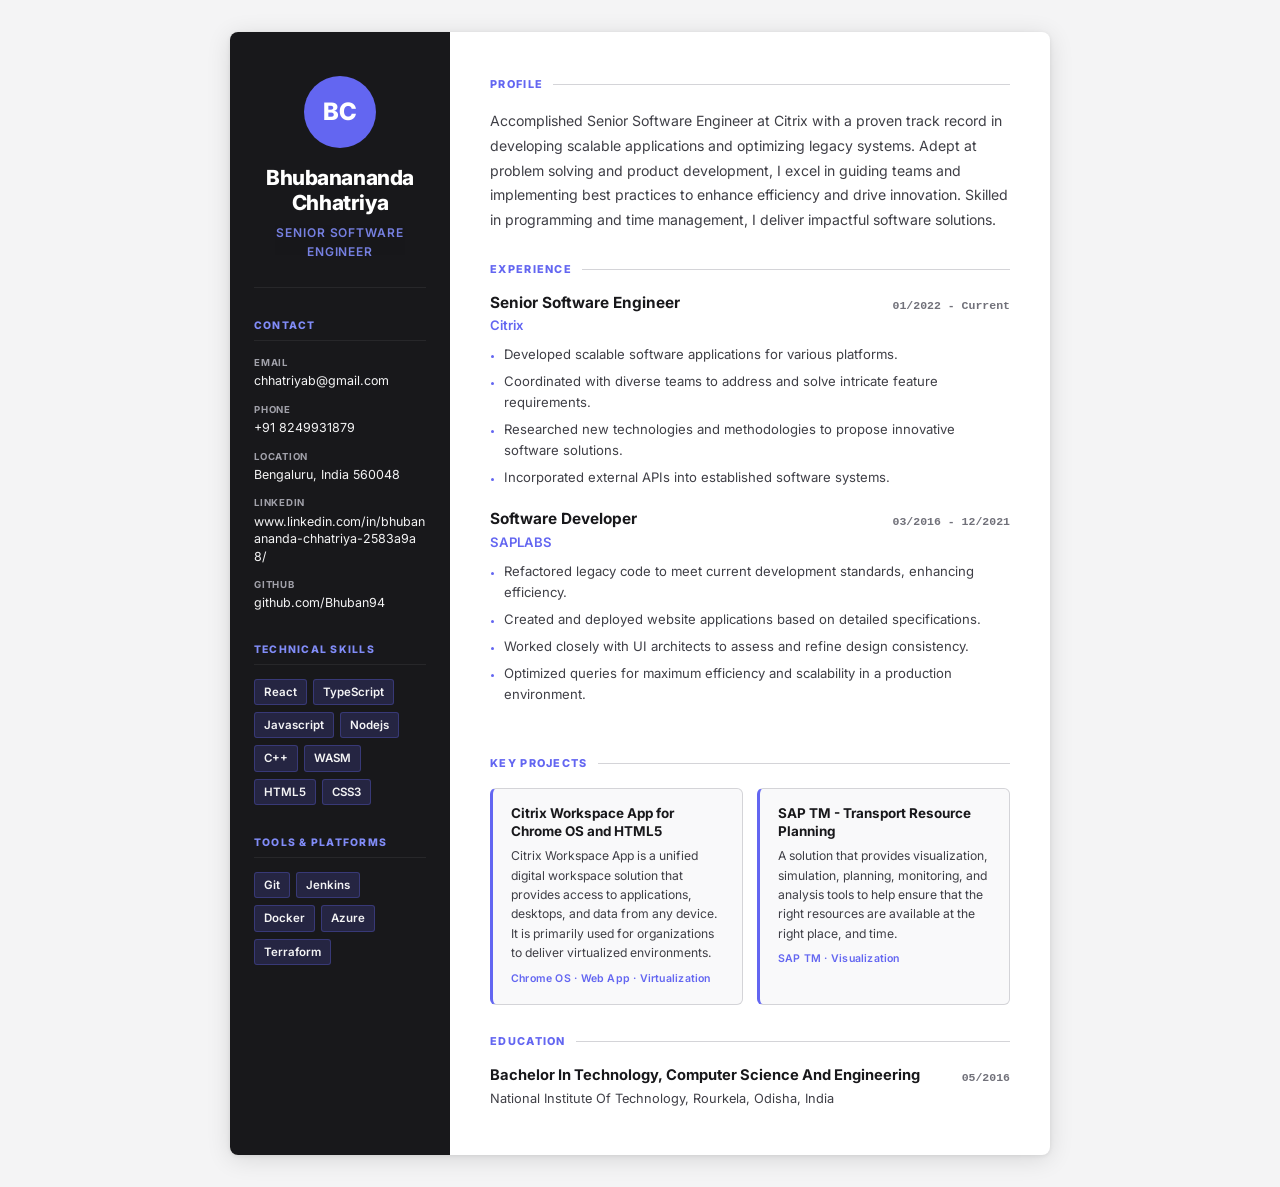
==== shortResume/index.html @ 9a194e5a "release1" ====
<!doctype html><html lang="en"><head><meta charset="UTF-8"/><meta name="viewport" content="width=device-width,initial-scale=1"/><meta name="description" content="Professional portfolio showcasing projects, experience, and skills"/><title>Portfolio</title><script defer="defer" src="../js/331.a39a8ff02f8d27bbd170.js"></script><script defer="defer" src="../js/main.25f52de7a8f8c2f87aa8.js"></script><link href="../css/main.8400d3b0b3e47e4e4328.css" rel="stylesheet"></head><body><div id="root"></div></body></html>
---- css/main.8400d3b0b3e47e4e4328.css ----
@import url(https://fonts.googleapis.com/css2?family=Inter:ital,wght@0,300;0,400;0,500;0,600;0,700;0,800;0,900;1,400&family=JetBrains+Mono:wght@400;500;600&display=swap);
@import url(https://fonts.googleapis.com/css2?family=Inter:wght@300;400;500;600;700;800&display=swap);
.soCQ1k4A {
  position: sticky;
  top: 0;
  z-index: 100;
  transition: background var(--ease-base), border-color var(--ease-base), box-shadow var(--ease-base);
  border-bottom: 1px solid transparent;
}

.OMd0cVBI {
  background: rgba(9, 9, 11, 0.85);
  backdrop-filter: blur(16px);
  -webkit-backdrop-filter: blur(16px);
  border-bottom-color: var(--bg-elevated);
  box-shadow: 0 1px 24px rgba(0, 0, 0, 0.5);
}

.Yck4jDbu {
  display: flex;
  align-items: center;
  gap: var(--space-8);
  height: var(--header-height);
  max-width: var(--max-width);
  margin: 0 auto;
  padding: 0 var(--space-6);
}

/* ── Logo ── */
.r1pmIGwX {
  display: flex;
  align-items: center;
  gap: var(--space-2);
  text-decoration: none;
  flex-shrink: 0;
  transition: opacity var(--ease-fast);
}

.r1pmIGwX:hover {
  opacity: 0.8;
}

.H6YdFY9y {
  display: flex;
  align-items: center;
  justify-content: center;
  width: 36px;
  height: 36px;
  background: var(--accent);
  color: var(--bg-base);
  font-size: 0.8rem;
  font-weight: 800;
  border-radius: var(--radius-md);
  letter-spacing: -0.02em;
  flex-shrink: 0;
}

.I9jusKQs {
  font-size: var(--text-base);
  font-weight: 700;
  color: var(--text-primary);
  letter-spacing: -0.01em;
}

/* ── Desktop nav ── */
.yL3AxWk7 {
  margin-left: auto;
}

.BnSQzUet {
  display: flex;
  align-items: center;
  gap: var(--space-1);
  list-style: none;
}

.QROOJtyK {
  position: relative;
  display: block;
  padding: var(--space-2) var(--space-3);
  font-size: var(--text-sm);
  font-weight: 500;
  color: var(--text-secondary);
  border-radius: var(--radius-md);
  transition: color var(--ease-fast), background var(--ease-fast);
  text-decoration: none;
}

.QROOJtyK:hover {
  color: var(--text-primary);
  background: rgba(255, 255, 255, 0.04);
}

.QROOJtyK.aAn92Tia {
  color: var(--accent-bright);
}

.QROOJtyK.aAn92Tia::after {
  content: '';
  position: absolute;
  bottom: -2px;
  left: var(--space-3);
  right: var(--space-3);
  height: 2px;
  background: var(--accent);
  border-radius: var(--radius-full);
}

/* ── Right actions ── */
.vXkPXswb {
  display: flex;
  align-items: center;
  gap: var(--space-3);
}

.R1zETvuG {
  display: flex;
  align-items: center;
  justify-content: center;
  width: 40px;
  height: 40px;
  border-radius: var(--radius-md);
  color: var(--text-secondary);
  transition: color var(--ease-fast), background var(--ease-fast);
  text-decoration: none;
}

.R1zETvuG:hover {
  color: var(--text-primary);
  background: var(--bg-elevated);
}

/* ── Mobile menu button ── */
.vYCovsk5 {
  display: none;
  flex-direction: column;
  align-items: center;
  justify-content: center;
  gap: 5px;
  width: 44px;
  height: 44px;
  border-radius: var(--radius-md);
  border: 1px solid var(--bg-elevated);
  background: var(--bg-surface);
  cursor: pointer;
  transition: border-color var(--ease-fast);
}

.vYCovsk5:hover {
  border-color: var(--accent);
}

.vYCovsk5 span {
  display: block;
  width: 18px;
  height: 1.5px;
  background: var(--text-primary);
  border-radius: var(--radius-full);
  transition: transform var(--ease-base), opacity var(--ease-base);
  transform-origin: center;
}

.qMI8nob9 span:nth-child(1) {
  transform: translateY(6.5px) rotate(45deg);
}

.qMI8nob9 span:nth-child(2) {
  opacity: 0;
  transform: scaleX(0);
}

.qMI8nob9 span:nth-child(3) {
  transform: translateY(-6.5px) rotate(-45deg);
}

/* ── Mobile menu overlay ── */
.KMwf4cBL {
  display: none;
  position: fixed;
  inset: 0;
  background: rgba(0, 0, 0, 0.6);
  backdrop-filter: blur(4px);
  z-index: 98;
  opacity: 0;
  transition: opacity var(--ease-base);
}

.C6mewAbz {
  display: block;
  opacity: 1;
}

/* ── Mobile menu panel ── */
.ZGM081hI {
  display: none;
  position: fixed;
  top: 0;
  right: 0;
  bottom: 0;
  width: min(360px, 85vw);
  background: var(--bg-surface);
  border-left: 1px solid var(--bg-elevated);
  z-index: 99;
  padding: var(--space-24) var(--space-8) var(--space-8);
  transform: translateX(100%);
  transition: transform var(--ease-slow);
  overflow-y: auto;
}

.rXCAO5PL {
  display: block;
  transform: translateX(0);
}

.BGtFK9Fj {
  list-style: none;
  display: flex;
  flex-direction: column;
  gap: var(--space-2);
}

.AZ6DgVcJ {
  opacity: 0;
  transform: translateX(20px);
  transition: opacity var(--ease-base), transform var(--ease-base);
}

.rXCAO5PL .AZ6DgVcJ {
  opacity: 1;
  transform: translateX(0);
}

.YRG5dtf8 {
  display: flex;
  align-items: center;
  gap: var(--space-4);
  padding: var(--space-4) var(--space-3);
  border-radius: var(--radius-lg);
  font-size: var(--text-xl);
  font-weight: 700;
  color: var(--text-secondary);
  text-decoration: none;
  transition: all var(--ease-fast);
  min-height: 56px;
}

.YRG5dtf8:hover,
.YRG5dtf8.aAn92Tia {
  color: var(--text-primary);
  background: var(--bg-elevated);
}

.YRG5dtf8.aAn92Tia {
  color: var(--accent-bright);
}

.ncVwVH1l {
  font-size: var(--text-xs);
  font-weight: 700;
  color: var(--accent);
  font-family: var(--font-mono);
  letter-spacing: 0.05em;
  min-width: 24px;
}

/* ── Responsive ── */
@media (max-width: 768px) {
  .yL3AxWk7 {
    display: none;
  }

  .R1zETvuG {
    display: none;
  }

  .vYCovsk5 {
    display: flex;
  }

  .Yck4jDbu {
    padding: 0 var(--space-4);
  }
}
.q6XbB1Dm {
  background: var(--bg-surface);
  border-top: 1px solid var(--bg-elevated);
  margin-top: auto;
}

.nvvF9qYa {
  max-width: var(--max-width);
  margin: 0 auto;
  padding: var(--space-12) var(--space-6);
  display: grid;
  gap: var(--space-8);
}

.J6WHbiqa {
  display: flex;
  align-items: center;
  gap: var(--space-4);
}

.XjH3MPJC {
  display: flex;
  align-items: center;
  justify-content: center;
  width: 40px;
  height: 40px;
  background: var(--accent-dim);
  color: var(--text-primary);
  font-size: 0.85rem;
  font-weight: 800;
  border-radius: var(--radius-md);
  flex-shrink: 0;
}

.Ncu8lU56 {
  font-size: var(--text-sm);
  color: var(--text-muted);
  font-style: italic;
}

.bD0HafWX {
  display: flex;
  flex-wrap: wrap;
  gap: var(--space-4);
}

.IFg33mGu {
  display: inline-flex;
  align-items: center;
  gap: var(--space-2);
  padding: var(--space-2) var(--space-4);
  background: var(--bg-elevated);
  border: 1px solid var(--bg-overlay);
  border-radius: var(--radius-md);
  color: var(--text-secondary);
  font-size: var(--text-sm);
  font-weight: 500;
  text-decoration: none;
  transition: all var(--ease-fast);
  min-height: 44px;
}

.IFg33mGu:hover {
  color: var(--text-primary);
  border-color: var(--accent);
  background: rgba(129, 140, 248, 0.08);
}

.I3nmSjqy {
  padding-top: var(--space-6);
  border-top: 1px solid var(--bg-elevated);
}

.d2dO_xmM {
  font-size: var(--text-xs);
  color: var(--text-muted);
}

@media (min-width: 768px) {
  .nvvF9qYa {
    grid-template-columns: 1fr auto;
    grid-template-rows: auto auto;
    align-items: center;
  }

  .I3nmSjqy {
    grid-column: 1 / -1;
  }
}
.VTDVaqtN {
  display: flex;
  flex-direction: column;
  border-radius: var(--radius-xl);
  background: var(--bg-surface);
  border: 1px solid var(--bg-elevated);
  overflow: hidden;
  height: 100%;
  transition: border-color var(--ease-base), box-shadow var(--ease-base), transform var(--ease-base);
}

.VTDVaqtN:hover {
  border-color: rgba(129, 140, 248, 0.4);
  box-shadow: 0 0 0 1px rgba(129, 140, 248, 0.15), var(--shadow-lg);
  transform: translateY(-4px);
}

/* ── Thumbnail ── */
.F3OiZ_pT {
  position: relative;
  width: 100%;
  aspect-ratio: 16 / 9;
  display: flex;
  align-items: center;
  justify-content: center;
  overflow: hidden;
  flex-shrink: 0;
}

.nfvXUHqF {
  width: 100%;
  height: 100%;
  object-fit: cover;
  transition: transform var(--ease-slow);
}

.VTDVaqtN:hover .nfvXUHqF {
  transform: scale(1.04);
}

.YYmeqp_X {
  font-size: 3rem;
  font-weight: 800;
  color: rgba(255, 255, 255, 0.9);
  letter-spacing: -0.04em;
  text-shadow: 0 2px 8px rgba(0, 0, 0, 0.2);
  user-select: none;
}

.LWNGV8tl {
  position: absolute;
  top: var(--space-3);
  right: var(--space-3);
  padding: 3px 8px;
  background: rgba(0, 0, 0, 0.55);
  backdrop-filter: blur(8px);
  -webkit-backdrop-filter: blur(8px);
  border-radius: var(--radius-full);
  font-size: 0.65rem;
  font-weight: 600;
  color: rgba(255, 255, 255, 0.9);
  letter-spacing: 0.02em;
  font-family: var(--font-mono);
}

/* ── Body ── */
._xaHyZXY {
  padding: var(--space-5);
  flex: 1;
  display: flex;
  flex-direction: column;
  gap: var(--space-3);
}

.hw3Py4xI {
  font-size: var(--text-base);
  font-weight: 700;
  color: var(--text-primary);
  line-height: 1.35;
  letter-spacing: -0.01em;
}

.LdNnG8te {
  font-size: var(--text-sm);
  color: var(--text-secondary);
  line-height: 1.65;
  flex: 1;
  max-height: 4.95em;
  /* 3 lines × 1.65 line-height */
  overflow: hidden;
  transition: max-height 0.35s ease;
}

.VTDVaqtN:hover .LdNnG8te {
  max-height: 20em;
  /* generous cap — accommodates any description */
}

.S89LGXaC {
  display: flex;
  flex-wrap: wrap;
  gap: var(--space-2);
  margin-top: auto;
  padding-top: var(--space-2);
}

.TUQE6Tqk {
  padding: 2px 8px;
  background: var(--bg-elevated);
  border: 1px solid var(--bg-overlay);
  border-radius: var(--radius-sm);
  font-size: 0.7rem;
  font-weight: 500;
  color: var(--text-secondary);
  font-family: var(--font-mono);
  letter-spacing: 0.01em;
}

/* ── Links ── */
.cR1PSGRd {
  display: flex;
  gap: var(--space-2);
  padding-top: var(--space-3);
  border-top: 1px solid var(--bg-elevated);
  margin-top: var(--space-2);
}

.He2unegG {
  display: inline-flex;
  align-items: center;
  gap: var(--space-1);
  padding: var(--space-2) var(--space-3);
  background: var(--bg-elevated);
  border: 1px solid var(--bg-overlay);
  border-radius: var(--radius-md);
  font-size: var(--text-xs);
  font-weight: 600;
  color: var(--text-secondary);
  text-decoration: none;
  transition: all var(--ease-fast);
  min-height: 36px;
  letter-spacing: 0.02em;
  text-transform: uppercase;
}

.He2unegG:hover {
  color: var(--text-primary);
  border-color: var(--accent);
  background: rgba(129, 140, 248, 0.08);
}
.v088Fsdg {
  padding: var(--space-24) 0;
  background: var(--bg-base);
}

.KwbEr7wj {
  max-width: var(--max-width);
  margin: 0 auto;
  padding: 0 var(--space-6);
}

.olO4r8yb {
  margin-bottom: var(--space-12);
}

/* ── Filters ── */
.Lzuzn7pq {
  display: flex;
  flex-wrap: wrap;
  gap: var(--space-2);
  margin-bottom: var(--space-10);
}

.INrTqe0b {
  padding: var(--space-2) var(--space-4);
  border-radius: var(--radius-full);
  border: 1px solid var(--bg-elevated);
  background: transparent;
  color: var(--text-secondary);
  font-size: var(--text-sm);
  font-weight: 500;
  cursor: pointer;
  transition: all var(--ease-fast);
  min-height: 36px;
}

.INrTqe0b:hover {
  border-color: var(--accent);
  color: var(--accent-bright);
}

.USgRCFvA {
  background: var(--accent-dim);
  border-color: var(--accent);
  color: var(--text-primary);
}

.USgRCFvA:hover {
  background: var(--accent);
  color: var(--bg-base);
}

/* ── Grid ── */
.QlcSLsTW {
  display: grid;
  gap: var(--space-6);
  list-style: none;
  grid-template-columns: 1fr;
}

@media (min-width: 600px) {
  .QlcSLsTW {
    grid-template-columns: repeat(2, 1fr);
  }

  .KwbEr7wj {
    padding: 0 var(--space-4);
  }
}

@media (min-width: 1024px) {
  .QlcSLsTW {
    grid-template-columns: repeat(3, 1fr);
  }

  .KwbEr7wj {
    padding: 0 var(--space-6);
  }
}

@media (max-width: 768px) {
  .v088Fsdg {
    padding: var(--space-16) 0;
  }

  .olO4r8yb {
    margin-bottom: var(--space-8);
  }
}

@media (max-width: 480px) {
  .v088Fsdg {
    padding: var(--space-12) 0;
  }

  .KwbEr7wj {
    padding: 0 var(--space-3);
  }
}
.yMeKHafb {
  padding: var(--space-24) 0;
  background: var(--bg-surface);
  position: relative;
}

.yMeKHafb::before {
  content: '';
  position: absolute;
  inset: 0;
  background: radial-gradient(ellipse 60% 50% at 80% 50%, rgba(99, 102, 241, 0.06), transparent 60%);
  pointer-events: none;
}

.yIa5nhgC {
  max-width: var(--max-width);
  margin: 0 auto;
  padding: 0 var(--space-6);
  position: relative;
  z-index: 1;
}

.NgNt2umc {
  margin-bottom: var(--space-12);
}

/* ── Main grid ── */
.s9bYwFGX {
  display: grid;
  gap: var(--space-8);
  grid-template-columns: 1fr;
}

@media (min-width: 768px) {
  .s9bYwFGX {
    grid-template-columns: 1fr 1fr;
  }

  /* Timeline spans full width */
  .ghnHO07r {
    grid-column: 1 / -1;
  }

  .FnZrkcdX {
    grid-column: 1 / -1;
  }
}

@media (min-width: 1024px) {
  .s9bYwFGX {
    grid-template-columns: 1fr 1fr;
    row-gap: var(--space-12);
  }
}

/* ── Bio ── */
.dleNKQrX {
  display: flex;
  flex-direction: column;
  gap: var(--space-8);
}

.T0yRK0yF {
  font-size: var(--text-lg);
  color: var(--text-secondary);
  line-height: 1.75;
}

.osOFUEwh {
  display: flex;
  gap: var(--space-8);
  flex-wrap: wrap;
}

.uZXd_4GQ {
  display: flex;
  flex-direction: column;
  gap: var(--space-1);
}

.tucTYCaI {
  font-size: var(--text-3xl);
  font-weight: 800;
  color: var(--text-primary);
  letter-spacing: -0.04em;
  line-height: 1;
  background: linear-gradient(135deg, var(--accent-bright), var(--accent));
  -webkit-background-clip: text;
  -webkit-text-fill-color: transparent;
  background-clip: text;
}

.DfrkosM0 {
  font-size: var(--text-xs);
  color: var(--text-muted);
  font-weight: 500;
  text-transform: uppercase;
  letter-spacing: 0.06em;
}

/* ── Skills ── */
.RpSzOhuA {
  display: flex;
  flex-direction: column;
  gap: var(--space-6);
}


.qHwSwrqA {
  font-size: var(--text-xs);
  font-weight: 700;
  color: var(--accent);
  text-transform: uppercase;
  letter-spacing: 0.1em;
  margin-bottom: var(--space-3);
}

.lxXsKKkX {
  display: flex;
  flex-wrap: wrap;
  gap: var(--space-2);
  list-style: none;
}

.RfaTYQIP {
  display: flex;
  align-items: center;
  gap: var(--space-2);
  padding: var(--space-2) var(--space-3);
  background: var(--bg-elevated);
  border: 1px solid var(--bg-overlay);
  border-radius: var(--radius-md);
  font-size: var(--text-sm);
  font-weight: 500;
  color: var(--text-secondary);
  transition: all var(--ease-fast);
}

.RfaTYQIP:hover {
  color: var(--text-primary);
  border-color: rgba(129, 140, 248, 0.4);
  background: rgba(129, 140, 248, 0.06);
}

.E2NuJSo6 {
  font-size: 0.9em;
  line-height: 1;
}

/* ── Timeline ── */
.ghnHO07r {
  padding: var(--space-8);
  background: var(--bg-elevated);
  border: 1px solid var(--bg-overlay);
  border-radius: var(--radius-2xl);
}

.LYH0wt8T {
  font-size: var(--text-lg);
  font-weight: 700;
  color: var(--text-primary);
  margin-bottom: var(--space-8);
  letter-spacing: -0.02em;
}

.U_Dcqr6Y {
  display: flex;
  flex-direction: column;
  gap: var(--space-8);
  position: relative;
  padding-left: var(--space-6);
  list-style: none;
}

.U_Dcqr6Y::before {
  content: '';
  position: absolute;
  left: 7px;
  top: 8px;
  bottom: 8px;
  width: 1px;
  background: linear-gradient(to bottom, var(--accent), transparent);
}

.iKTs3LQ3 {
  position: relative;
}

.Jyl9Cb_u {
  position: absolute;
  left: calc(-1 * var(--space-6) + 3px);
  top: 6px;
  width: 10px;
  height: 10px;
  border-radius: 50%;
  background: var(--bg-surface);
  border: 2px solid var(--accent);
  box-shadow: 0 0 0 3px rgba(99, 102, 241, 0.15);
}

.DqgebSed {
  font-size: var(--text-xs);
  font-weight: 700;
  color: var(--accent);
  letter-spacing: 0.05em;
  font-family: var(--font-mono);
  margin-bottom: var(--space-1);
}

.SKv4wKq7 {
  font-size: var(--text-base);
  font-weight: 700;
  color: var(--text-primary);
  margin-bottom: 2px;
}

.H2l_crIW {
  font-size: var(--text-sm);
  color: var(--text-secondary);
  margin-bottom: var(--space-3);
}

.SbNbDPlc {
  padding-left: var(--space-4);
  display: flex;
  flex-direction: column;
  gap: var(--space-1);
}

.SbNbDPlc li {
  font-size: var(--text-sm);
  color: var(--text-secondary);
  line-height: 1.55;
  position: relative;
}

.SbNbDPlc li::before {
  content: '–';
  position: absolute;
  left: -1rem;
  color: var(--text-muted);
}

/* ── Education ── */
.FnZrkcdX {
  padding: var(--space-6) var(--space-8);
  background: var(--bg-elevated);
  border: 1px solid var(--bg-overlay);
  border-radius: var(--radius-xl);
  border-left: 3px solid var(--accent);
}

.cPypNpOH {
  font-size: var(--text-xs);
  font-weight: 700;
  color: var(--accent);
  text-transform: uppercase;
  letter-spacing: 0.1em;
  margin-bottom: var(--space-4);
}


.Y1xDWQDt {
  font-size: var(--text-base);
  font-weight: 700;
  color: var(--text-primary);
  line-height: 1.35;
  margin-bottom: var(--space-1);
}

.PXYk0XY5 {
  font-size: var(--text-sm);
  color: var(--text-secondary);
  margin-bottom: var(--space-2);
}

.HZY6fNaG {
  font-size: var(--text-xs);
  font-weight: 600;
  color: var(--accent);
  font-family: var(--font-mono);
  letter-spacing: 0.05em;
}

/* ── Responsive ── */
@media (max-width: 768px) {
  .yMeKHafb {
    padding: var(--space-16) 0;
  }

  .yIa5nhgC {
    padding: 0 var(--space-4);
  }

  .NgNt2umc {
    margin-bottom: var(--space-8);
  }

  .osOFUEwh {
    gap: var(--space-6);
  }

  .ghnHO07r,
  .FnZrkcdX {
    padding: var(--space-5);
  }
}

@media (max-width: 480px) {
  .yMeKHafb {
    padding: var(--space-12) 0;
  }

  .yIa5nhgC {
    padding: 0 var(--space-3);
  }

  .T0yRK0yF {
    font-size: var(--text-base);
  }
}
/* ═══════════════════════════════════════════════
   DESIGN TOKENS
═══════════════════════════════════════════════ */
:root {
  /* Backgrounds */
  --bg-base: #09090B;
  /* zinc-950 */
  --bg-surface: #18181B;
  /* zinc-900 */
  --bg-elevated: #27272A;
  /* zinc-800 */
  --bg-overlay: #3F3F46;
  /* zinc-700 */

  /* Text — all WCAG AA on --bg-base */
  --text-primary: #FAFAFA;
  /* 18.1:1 ✅ AAA */
  --text-secondary: #A1A1AA;
  /* 7.1:1  ✅ AA  */
  --text-muted: #71717A;
  /* decorative only */

  /* Accent — Indigo */
  --accent: #818CF8;
  /* indigo-400 — 7.8:1 on base ✅ */
  --accent-bright: #A5B4FC;
  /* indigo-300 — 10.4:1 ✅ */
  --accent-dim: #4F46E5;
  /* indigo-600 — bg use */
  --accent-glow: rgba(99, 102, 241, 0.15);

  /* Borders */
  --border: #27272A;
  /* zinc-800 */
  --border-focus: #818CF8;
  /* indigo-400 */

  /* Status */
  --success: #4ADE80;
  --warning: #FACC15;
  --error: #F87171;

  /* Typography */
  --font-sans: 'Inter', -apple-system, BlinkMacSystemFont, 'Segoe UI', sans-serif;
  --font-mono: 'JetBrains Mono', 'Fira Code', 'Cascadia Code', monospace;

  /* Fluid type scale */
  --text-xs: clamp(0.7rem, 1.4vw, 0.75rem);
  --text-sm: clamp(0.8rem, 1.6vw, 0.875rem);
  --text-base: clamp(0.9rem, 1.8vw, 1rem);
  --text-lg: clamp(1rem, 2vw, 1.125rem);
  --text-xl: clamp(1.1rem, 2.4vw, 1.25rem);
  --text-2xl: clamp(1.25rem, 2.8vw, 1.5rem);
  --text-3xl: clamp(1.5rem, 3.5vw, 2rem);
  --text-4xl: clamp(2rem, 5vw, 3rem);
  --text-5xl: clamp(2.5rem, 6vw, 3.75rem);
  --text-6xl: clamp(3rem, 8vw, 5rem);

  /* Spacing */
  --space-1: 0.25rem;
  --space-2: 0.5rem;
  --space-3: 0.75rem;
  --space-4: 1rem;
  --space-5: 1.25rem;
  --space-6: 1.5rem;
  --space-8: 2rem;
  --space-10: 2.5rem;
  --space-12: 3rem;
  --space-16: 4rem;
  --space-20: 5rem;
  --space-24: 6rem;
  --space-32: 8rem;

  /* Radius */
  --radius-sm: 4px;
  --radius-md: 8px;
  --radius-lg: 12px;
  --radius-xl: 16px;
  --radius-2xl: 24px;
  --radius-full: 9999px;

  /* Shadows */
  --shadow-sm: 0 1px 3px 0 rgba(0, 0, 0, 0.4);
  --shadow-md: 0 4px 12px 0 rgba(0, 0, 0, 0.5);
  --shadow-lg: 0 10px 30px 0 rgba(0, 0, 0, 0.6);
  --shadow-xl: 0 20px 50px 0 rgba(0, 0, 0, 0.7);
  --shadow-glow: 0 0 40px var(--accent-glow);

  /* Transitions */
  --ease-fast: 150ms ease;
  --ease-base: 250ms ease;
  --ease-slow: 400ms ease;
  --ease-spring: 300ms cubic-bezier(0.34, 1.56, 0.64, 1);

  /* Layout */
  --max-width: 1120px;
  --header-height: 68px;

  /* Legacy aliases (keep components working) */
  --color-bg: var(--bg-base);
  --color-bg-secondary: var(--bg-surface);
  --color-bg-tertiary: var(--bg-elevated);
  --color-text: var(--text-primary);
  --color-text-secondary: var(--text-secondary);
  --color-text-light: var(--text-muted);
  --color-primary: var(--accent);
  --color-primary-light: var(--accent-bright);
  --color-primary-dark: var(--accent-dim);
  --color-border: var(--border);
  --color-border-hover: var(--border-focus);
  --font-family-base: var(--font-sans);
  --font-family-mono: var(--font-mono);
  --spacing-xs: var(--space-1);
  --spacing-sm: var(--space-2);
  --spacing-md: var(--space-4);
  --spacing-lg: var(--space-6);
  --spacing-xl: var(--space-10);
  --spacing-2xl: var(--space-16);
  --spacing-3xl: var(--space-24);
  --border-radius-sm: var(--radius-sm);
  --border-radius-md: var(--radius-md);
  --border-radius-lg: var(--radius-lg);
  --border-radius-full: var(--radius-full);
  --transition-fast: var(--ease-fast);
  --transition-base: var(--ease-base);
  --container-max-width: var(--max-width);
  --header-height-alias: var(--header-height);
  --shadow-sm-alias: var(--shadow-sm);
  --shadow-md-alias: var(--shadow-md);
  --shadow-lg-alias: var(--shadow-lg);
}

/* ═══════════════════════════════════════════════
   RESET & BASE
═══════════════════════════════════════════════ */
*,
*::before,
*::after {
  margin: 0;
  padding: 0;
  box-sizing: border-box;
}

html {
  font-size: 16px;
  scroll-behavior: smooth;
  -webkit-text-size-adjust: 100%;
  text-size-adjust: 100%;
  background: var(--bg-base);
}

body {
  font-family: var(--font-sans);
  color: var(--text-primary);
  background: var(--bg-base);
  line-height: 1.6;
  -webkit-font-smoothing: antialiased;
  -moz-osx-font-smoothing: grayscale;
  overflow-x: hidden;
}

#root {
  min-height: 100vh;
  display: flex;
  flex-direction: column;
}

/* ── Skip Link ── */
.skip-link {
  position: absolute;
  top: -100%;
  left: var(--space-4);
  padding: var(--space-3) var(--space-6);
  background: var(--accent);
  color: var(--bg-base);
  font-weight: 700;
  font-size: var(--text-sm);
  border-radius: 0 0 var(--radius-md) var(--radius-md);
  z-index: 10000;
  text-decoration: none;
  transition: top var(--ease-fast);
}

.skip-link:focus {
  top: 0;
}

/* ── Focus ── */
:focus-visible {
  outline: 2px solid var(--accent);
  outline-offset: 3px;
  border-radius: var(--radius-sm);
}

:focus:not(:focus-visible) {
  outline: none;
}

/* ── Elements ── */
a {
  color: var(--accent);
  text-decoration: none;
  transition: color var(--ease-fast);
}

a:hover {
  color: var(--accent-bright);
}

button {
  font-family: inherit;
  border: none;
  background: none;
  cursor: pointer;
}

img {
  max-width: 100%;
  height: auto;
  display: block;
}

/* ════════════════════════════════════════════
   LAYOUT UTILITIES
════════════════════════════════════════════ */
.container {
  width: 100%;
  max-width: var(--max-width);
  margin: 0 auto;
  padding: 0 var(--space-6);
}

@media (max-width: 768px) {
  .container {
    padding: 0 var(--space-4);
  }
}

@media (max-width: 480px) {
  .container {
    padding: 0 var(--space-3);
  }
}

/* ════════════════════════════════════════════
   HERO SECTION
════════════════════════════════════════════ */
.hero {
  min-height: 100svh;
  display: flex;
  align-items: center;
  padding: var(--space-32) 0 var(--space-24);
  position: relative;
  overflow: hidden;
}

.hero::before {
  content: '';
  position: absolute;
  inset: 0;
  background:
    radial-gradient(ellipse 80% 60% at 50% -10%, rgba(99, 102, 241, 0.18), transparent 60%),
    radial-gradient(ellipse 50% 40% at 80% 80%, rgba(99, 102, 241, 0.08), transparent 50%);
  pointer-events: none;
}

.hero-grid {
  /* Subtle dot grid */
  position: absolute;
  inset: 0;
  background-image: radial-gradient(circle, rgba(255, 255, 255, 0.04) 1px, transparent 1px);
  background-size: 32px 32px;
  pointer-events: none;
  mask-image: radial-gradient(ellipse 80% 80% at center, black 30%, transparent 100%);
}

.hero-content {
  position: relative;
  z-index: 1;
  max-width: 860px;
}

.hero-eyebrow {
  display: inline-flex;
  align-items: center;
  gap: var(--space-2);
  padding: var(--space-2) var(--space-4);
  background: rgba(129, 140, 248, 0.1);
  border: 1px solid rgba(129, 140, 248, 0.25);
  border-radius: var(--radius-full);
  font-size: var(--text-xs);
  font-weight: 600;
  color: var(--accent-bright);
  letter-spacing: 0.08em;
  text-transform: uppercase;
  margin-bottom: var(--space-6);
}

.hero-eyebrow::before {
  content: '';
  width: 6px;
  height: 6px;
  border-radius: 50%;
  background: var(--accent-bright);
  animation: pulse-dot 2s ease-in-out infinite;
}

@keyframes pulse-dot {

  0%,
  100% {
    opacity: 1;
    transform: scale(1);
  }

  50% {
    opacity: 0.4;
    transform: scale(0.7);
  }
}

.hero-title {
  font-size: var(--text-6xl);
  font-weight: 800;
  line-height: 1.05;
  letter-spacing: -0.04em;
  color: var(--text-primary);
  margin-bottom: var(--space-6);
}

.hero-title-accent {
  background: linear-gradient(135deg, var(--accent-bright) 0%, var(--accent) 100%);
  -webkit-background-clip: text;
  -webkit-text-fill-color: transparent;
  background-clip: text;
}

.hero-subtitle {
  font-size: var(--text-xl);
  color: var(--text-secondary);
  line-height: 1.65;
  max-width: 620px;
  margin-bottom: var(--space-10);
  font-weight: 400;
}

.hero-actions {
  display: flex;
  gap: var(--space-4);
  flex-wrap: wrap;
}

/* ── Buttons — shared base ── */
.btn-primary,
.btn-outline {
  display: inline-flex;
  align-items: center;
  justify-content: center;
  gap: var(--space-2);
  padding: 0.85rem 2rem;
  font-size: var(--text-sm);
  border-radius: var(--radius-md);
  cursor: pointer;
  transition: all var(--ease-base);
  min-height: 48px;
}

.btn-primary {
  background: var(--accent);
  color: var(--bg-base);
  font-weight: 700;
  border: 1px solid transparent;
  letter-spacing: 0.02em;
}

.btn-primary:hover {
  background: var(--accent-bright);
  transform: translateY(-2px);
  box-shadow: 0 8px 24px rgba(99, 102, 241, 0.35);
  color: var(--bg-base);
}

.btn-outline {
  background: transparent;
  color: var(--text-primary);
  font-weight: 600;
  border: 1px solid var(--bg-elevated);
}

.btn-outline:hover {
  border-color: var(--accent);
  color: var(--accent-bright);
  background: rgba(129, 140, 248, 0.06);
  transform: translateY(-2px);
}

/* ── Sections ── */
.section {
  padding: var(--space-24) 0;
  position: relative;
}

.section-label {
  display: inline-flex;
  align-items: center;
  gap: var(--space-2);
  font-size: var(--text-xs);
  font-weight: 700;
  color: var(--accent);
  letter-spacing: 0.1em;
  text-transform: uppercase;
  margin-bottom: var(--space-3);
}

.section-label::before {
  content: '';
  width: 20px;
  height: 1px;
  background: var(--accent);
}

.section-heading {
  font-size: var(--text-4xl);
  font-weight: 800;
  color: var(--text-primary);
  letter-spacing: -0.03em;
  line-height: 1.1;
  margin-bottom: var(--space-4);
}

.section-subheading {
  font-size: var(--text-lg);
  color: var(--text-secondary);
  max-width: 560px;
  line-height: 1.65;
}

/* ── Divider ── */
.divider {
  height: 1px;
  background: linear-gradient(90deg, transparent, var(--bg-elevated), transparent);
}

/* ════════════════════════════════════════════
   RESPONSIVE ADJUSTMENTS
════════════════════════════════════════════ */
@media (max-width: 768px) {
  .hero {
    min-height: 90svh;
    padding: var(--space-24) 0 var(--space-16);
  }

  .hero-actions {
    flex-direction: column;
    align-items: flex-start;
  }

  .btn-primary,
  .btn-outline {
    width: 100%;
    justify-content: center;
  }

  .section {
    padding: var(--space-16) 0;
  }
}

@media (max-width: 480px) {
  .hero {
    padding: var(--space-20) 0 var(--space-12);
  }

  .section {
    padding: var(--space-12) 0;
  }
}
@keyframes fadeInUp {
  from {
    opacity: 0;
    transform: translateY(30px);
  }
  to {
    opacity: 1;
    transform: translateY(0);
  }
}

@keyframes fadeInDown {
  from {
    opacity: 0;
    transform: translateY(-30px);
  }
  to {
    opacity: 1;
    transform: translateY(0);
  }
}

@keyframes fadeInLeft {
  from {
    opacity: 0;
    transform: translateX(-30px);
  }
  to {
    opacity: 1;
    transform: translateX(0);
  }
}

@keyframes fadeInRight {
  from {
    opacity: 0;
    transform: translateX(30px);
  }
  to {
    opacity: 1;
    transform: translateX(0);
  }
}

@keyframes fadeIn {
  from {
    opacity: 0;
  }
  to {
    opacity: 1;
  }
}

@keyframes slideInFromTop {
  from {
    transform: translateY(-100%);
  }
  to {
    transform: translateY(0);
  }
}

@keyframes scaleIn {
  from {
    opacity: 0;
    transform: scale(0.92);
  }
  to {
    opacity: 1;
    transform: scale(1);
  }
}

@keyframes float {
  0% { transform: translateY(0px); }
  50% { transform: translateY(-10px); }
  100% { transform: translateY(0px); }
}

@keyframes pulse-glow {
  0%, 100% { opacity: 0.5; filter: blur(40px); }
  50% { opacity: 0.8; filter: blur(60px); }
}

.animate-fade-in {
  animation: fadeIn var(--transition-base) forwards;
}

.animate-fade-in-up {
  opacity: 0;
  animation: fadeInUp var(--transition-base) forwards;
}

.animate-fade-in-down {
  opacity: 0;
  animation: fadeInDown var(--transition-base) forwards;
}

.animate-fade-in-left {
  opacity: 0;
  animation: fadeInLeft var(--transition-base) forwards;
}

.animate-fade-in-right {
  opacity: 0;
  animation: fadeInRight var(--transition-base) forwards;
}

.animate-scale-in {
  opacity: 0;
  animation: scaleIn var(--transition-base) forwards;
}

.animate-float {
  animation: float 6s ease-in-out infinite;
}

.stagger-1 { animation-delay: 100ms; }
.stagger-2 { animation-delay: 200ms; }
.stagger-3 { animation-delay: 300ms; }
.stagger-4 { animation-delay: 400ms; }
.stagger-5 { animation-delay: 500ms; }

.hover-lift {
  transition: transform var(--transition-base);
}

.hover-lift:hover {
  transform: translateY(-5px);
}

@media (prefers-reduced-motion: reduce) {
  *, ::before, ::after {
    animation-duration: 0.01ms !important;
    animation-iteration-count: 1 !important;
    transition-duration: 0.01ms !important;
    scroll-behavior: auto !important;
  }
}

/* ══════════════════════════════════════════════════════
   ALL classes use rv- prefix — zero collision with app globals
══════════════════════════════════════════════════════ */

/* ── Scoped palette ── */
.rv-body {
  /* resume-specific tokens */
  --rv-bg: #F4F4F5;
  --rv-surface: #FFFFFF;
  --rv-sidebar: #18181B;
  --rv-sidebar-2: #27272A;
  --rv-accent: #6366F1;
  --rv-accent-lt: #818CF8;
  --rv-line: #D4D4D8;
  --rv-text: #18181B;
  --rv-text-2: #3F3F46;
  --rv-text-3: #71717A;
  --rv-sb-text: #F4F4F5;
  --rv-sb-text-2: #A1A1AA;

  font-family: 'Inter', -apple-system, BlinkMacSystemFont, 'Segoe UI', sans-serif;
  background: var(--rv-bg);
  min-height: 100vh;
  padding: 32px 16px;
  color: var(--rv-text);
  -webkit-print-color-adjust: exact;
  print-color-adjust: exact;
}

/* ── A4 page wrapper ── */
.rv-page {
  display: grid;
  grid-template-columns: 220px 1fr;
  max-width: 820px;
  margin: 0 auto;
  background: var(--rv-surface);
  box-shadow: 0 4px 24px rgba(0, 0, 0, 0.12), 0 1px 4px rgba(0, 0, 0, 0.08);
  border-radius: 8px;
  overflow: hidden;
  min-height: 297mm;
}

/* ════════════════════════════
   SIDEBAR
════════════════════════════ */
.rv-sidebar {
  background: var(--rv-sidebar);
  padding: 44px 24px;
  display: flex;
  flex-direction: column;
  gap: 30px;
}

/* Name block */
.rv-name-block {
  text-align: center;
  padding-bottom: 26px;
  border-bottom: 1px solid var(--rv-sidebar-2);
}

.rv-initials {
  width: 72px;
  height: 72px;
  border-radius: 50%;
  background: var(--rv-accent);
  color: #fff;
  font-size: 1.5rem;
  font-weight: 800;
  display: flex;
  align-items: center;
  justify-content: center;
  margin: 0 auto 18px;
  letter-spacing: -0.02em;
  flex-shrink: 0;
}

.rv-name {
  font-size: 1.3rem;
  font-weight: 800;
  color: #fff;
  line-height: 1.2;
  letter-spacing: -0.02em;
  margin-bottom: 7px;
}

.rv-role {
  font-size: 0.75rem;
  font-weight: 600;
  color: var(--rv-accent-lt);
  text-transform: uppercase;
  letter-spacing: 0.08em;
  opacity: 0.9;
}


.rv-sb-title {
  font-size: 0.65rem;
  font-weight: 800;
  color: var(--rv-accent-lt);
  text-transform: uppercase;
  letter-spacing: 0.12em;
  margin-bottom: 14px;
  border-bottom: 1px solid var(--rv-sidebar-2);
  padding-bottom: 5px;
}

/* Contact & certification lists — shared base */
.rv-contact-list,
.rv-cert-list {
  list-style: none;
  display: flex;
  flex-direction: column;
  gap: 12px;
}

.rv-contact-list li {
  display: flex;
  flex-direction: column;
  gap: 2px;
}

.rv-contact-label {
  font-size: 0.6rem;
  font-weight: 700;
  color: var(--rv-sb-text-2);
  text-transform: uppercase;
  letter-spacing: 0.08em;
}

.rv-contact-value {
  font-size: 0.78rem;
  color: var(--rv-sb-text);
  line-height: 1.4;
  word-break: break-all;
}

/* Skill tags */
.rv-tags {
  display: flex;
  flex-wrap: wrap;
  gap: 7px 6px;
  /* row column */
}

.rv-tag {
  padding: 3px 9px;
  background: rgba(99, 102, 241, 0.18);
  border: 1px solid rgba(99, 102, 241, 0.3);
  border-radius: 3px;
  font-size: 0.72rem;
  font-weight: 600;
  color: var(--rv-sb-text);
}

/* Certifications — shares list structure with contact */
.rv-cert-list {
  gap: 12px;
}

.rv-cert-list li {
  display: flex;
  flex-direction: column;
  gap: 3px;
}

.rv-cert-name {
  font-size: 0.76rem;
  font-weight: 700;
  color: var(--rv-sb-text);
  line-height: 1.35;
}

.rv-cert-meta {
  font-size: 0.65rem;
  color: var(--rv-sb-text-2);
}

/* ════════════════════════════
   MAIN CONTENT
════════════════════════════ */
.rv-main {
  padding: 44px 40px;
  display: flex;
  flex-direction: column;
  gap: 28px;
}


.rv-section-title {
  font-size: 0.68rem;
  font-weight: 800;
  color: var(--rv-accent);
  text-transform: uppercase;
  letter-spacing: 0.12em;
  margin-bottom: 16px;
  display: flex;
  align-items: center;
  gap: 10px;
}

.rv-section-title::after {
  content: '';
  height: 1px;
  flex: 1;
  background: var(--rv-line);
}

.rv-summary {
  font-size: 0.88rem;
  color: var(--rv-text-2);
  line-height: 1.75;
}

/* Experience */
.rv-exp-item {
  margin-bottom: 22px;
}

.rv-exp-header {
  display: flex;
  justify-content: space-between;
  align-items: flex-start;
  gap: 8px;
  margin-bottom: 8px;
}


.rv-exp-role {
  font-size: 0.96rem;
  font-weight: 700;
  color: var(--rv-text);
  line-height: 1.2;
}

.rv-exp-company {
  font-size: 0.82rem;
  color: var(--rv-accent);
  font-weight: 600;
  margin-top: 3px;
}

/* Date/year stamps — identical style across experience & education */
.rv-exp-date,
.rv-edu-year {
  font-size: 0.72rem;
  font-weight: 600;
  color: var(--rv-text-3);
  white-space: nowrap;
  flex-shrink: 0;
  font-family: monospace;
  margin-top: 3px;
}

.rv-bullet-list {
  padding-left: 14px;
  display: flex;
  flex-direction: column;
  gap: 6px;
}

.rv-bullet-list li {
  font-size: 0.82rem;
  color: var(--rv-text-2);
  line-height: 1.6;
  position: relative;
}

.rv-bullet-list li::marker {
  color: var(--rv-accent);
  font-size: 0.8em;
}

/* Projects */
.rv-proj-grid {
  display: grid;
  grid-template-columns: 1fr 1fr;
  gap: 14px;
}

.rv-proj-card {
  padding: 16px 18px;
  background: #F9F9FA;
  border: 1px solid var(--rv-line);
  border-radius: 6px;
  border-left: 3px solid var(--rv-accent);
}

.rv-proj-name {
  font-size: 0.84rem;
  font-weight: 700;
  color: var(--rv-text);
  margin-bottom: 6px;
  line-height: 1.3;
}

.rv-proj-desc {
  font-size: 0.76rem;
  color: var(--rv-text-2);
  line-height: 1.6;
  margin-bottom: 8px;
  display: -webkit-box;
  -webkit-box-orient: vertical;
  -webkit-line-clamp: 6;
  overflow: hidden;
}

.rv-proj-tech {
  font-size: 0.66rem;
  font-weight: 600;
  color: var(--rv-accent);
  letter-spacing: 0.02em;
}

/* Education */
.rv-edu-item {
  display: flex;
  justify-content: space-between;
  align-items: flex-start;
  gap: 12px;
}


.rv-edu-degree {
  font-size: 0.92rem;
  font-weight: 700;
  color: var(--rv-text);
  line-height: 1.35;
}

.rv-edu-school {
  font-size: 0.8rem;
  color: var(--rv-text-2);
  margin-top: 4px;
  line-height: 1.4;
}

/* .rv-edu-year — base styles inherited from .rv-exp-date merge above; print overrides in @media print */

/* ════════════════════════════
   SCREEN RESPONSIVE
════════════════════════════ */
@media screen and (max-width: 680px) {
  .rv-body {
    padding: 12px 0;
  }

  .rv-page {
    grid-template-columns: 1fr;
    border-radius: 0;
    min-height: auto;
  }

  .rv-sidebar {
    padding: 24px 20px;
  }

  .rv-name-block {
    text-align: left;
  }

  .rv-initials {
    margin: 0 0 12px;
  }

  .rv-proj-grid {
    grid-template-columns: 1fr;
  }
}

/* ════════════════════════════
   PRINT — A4, one page
════════════════════════════ */
@media print {
  @page {
    size: A4;
    margin: 6mm 7mm;
  }

  .rv-body {
    padding: 0;
    background: #fff;
    min-height: unset;
  }

  .rv-page {
    box-shadow: none;
    border-radius: 0;
    width: 100%;
    max-width: none;
    min-height: unset;
    grid-template-columns: 210px 1fr;
  }

  .rv-sidebar {
    background: #18181b !important;
    padding: 8.5mm 5.5mm;
    gap: 5.5mm;
  }

  .rv-name-block {
    padding-bottom: 5.5mm;
    margin-bottom: 0;
  }

  .rv-initials {
    width: 58px;
    height: 58px;
    font-size: 1.35rem;
    margin-bottom: 10px;
    background: #6366f1 !important;
    color: #fff !important;
  }

  .rv-name {
    font-size: 18pt;
    color: #fff !important;
  }

  .rv-role {
    font-size: 9pt;
    color: #818cf8 !important;
  }

  .rv-sb-title {
    font-size: 7.5pt;
    margin-bottom: 3.5mm;
    color: #818cf8 !important;
    border-bottom-color: #27272a !important;
    padding-bottom: 1.5mm;
  }

  .rv-contact-label {
    font-size: 7pt;
    color: #a1a1aa !important;
  }

  .rv-contact-value {
    font-size: 9.5pt;
    color: #f4f4f5 !important;
  }

  /* Contact & cert lists share the same print gap */
  .rv-contact-list,
  .rv-cert-list {
    gap: 4mm;
  }

  .rv-tags {
    gap: 3.5pt 3.5pt;
    row-gap: 4pt;
  }

  .rv-tag {
    padding: 2pt 6pt;
    font-size: 8pt;
    color: #f4f4f5 !important;
    background: rgba(99, 102, 241, 0.2) !important;
    border-color: rgba(99, 102, 241, 0.35) !important;
  }

  .rv-cert-name {
    font-size: 9.5pt;
    color: #f4f4f5 !important;
  }

  .rv-cert-meta {
    font-size: 7.5pt;
    color: #a1a1aa !important;
  }

  /* .rv-cert-list gap is grouped with .rv-contact-list above */

  .rv-main {
    padding: 8.5mm 9.5mm;
    gap: 5.5mm;
    background: #fff !important;
  }

  .rv-section-title {
    font-size: 8.5pt;
    margin-bottom: 3mm;
    color: #6366f1 !important;
  }

  .rv-section-title::after {
    background: #d4d4d8 !important;
  }

  .rv-summary {
    font-size: 10pt;
    line-height: 1.45;
    color: #3f3f46 !important;
  }

  .rv-exp-item {
    margin-bottom: 4mm;
  }

  .rv-exp-header {
    margin-bottom: 2mm;
  }

  .rv-exp-role {
    font-size: 12pt;
    color: #18181b !important;
  }

  .rv-exp-company {
    font-size: 10pt;
    color: #6366f1 !important;
  }

  .rv-exp-date {
    font-size: 8.5pt;
    color: #71717a !important;
  }

  .rv-bullet-list {
    gap: 2pt;
  }

  .rv-bullet-list li {
    font-size: 9.5pt;
    line-height: 1.4;
    color: #3f3f46 !important;
  }

  .rv-proj-grid {
    grid-template-columns: 1fr 1fr;
    gap: 4.5mm;
  }

  .rv-proj-card {
    padding: 4mm 5.5mm;
    background: #f9f9fa !important;
    border-color: #d4d4d8 !important;
  }

  .rv-proj-name {
    font-size: 10.5pt;
    color: #18181b !important;
  }

  .rv-proj-desc {
    font-size: 9pt;
    margin-bottom: 3pt;
    line-height: 1.45;
    color: #3f3f46 !important;
    display: block;
    -webkit-line-clamp: unset;
    line-clamp: unset;
    overflow: visible;
  }

  .rv-proj-tech {
    font-size: 8pt;
    color: #6366f1 !important;
  }

  .rv-edu-degree {
    font-size: 11.5pt;
    color: #18181b !important;
  }

  .rv-edu-school {
    font-size: 10pt;
    color: #3f3f46 !important;
  }

  .rv-edu-year {
    font-size: 9pt;
    color: #71717a !important;
  }
}
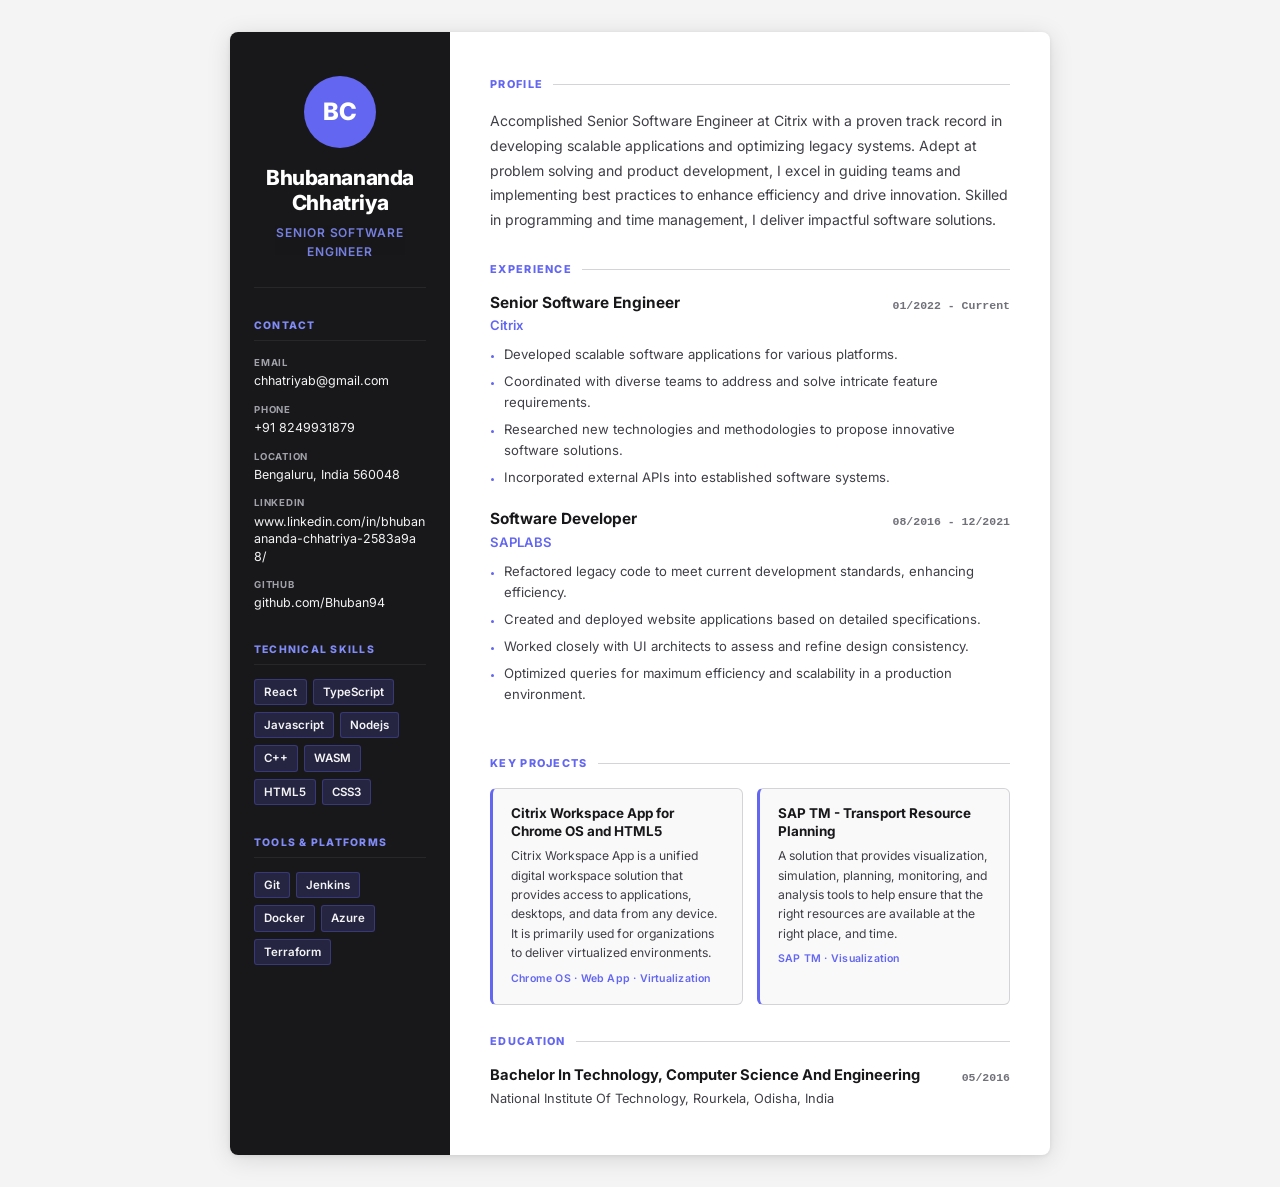
==== commit 489bfc5c: "Personal info correction" ====
--- a/shortResume/index.html
+++ b/shortResume/index.html
@@ -1 +1 @@
-<!doctype html><html lang="en"><head><meta charset="UTF-8"/><meta name="viewport" content="width=device-width,initial-scale=1"/><meta name="description" content="Professional portfolio showcasing projects, experience, and skills"/><title>Portfolio</title><script defer="defer" src="../js/331.a39a8ff02f8d27bbd170.js"></script><script defer="defer" src="../js/main.25f52de7a8f8c2f87aa8.js"></script><link href="../css/main.8400d3b0b3e47e4e4328.css" rel="stylesheet"></head><body><div id="root"></div></body></html>+<!doctype html><html lang="en"><head><meta charset="UTF-8"/><meta name="viewport" content="width=device-width,initial-scale=1"/><meta name="description" content="Professional portfolio showcasing projects, experience, and skills"/><title>Portfolio</title><script defer="defer" src="../js/331.c7a3cf7c10c50e8ccf6f.js"></script><script defer="defer" src="../js/main.286511aefc9e6a7e6f2e.js"></script><link href="../css/main.8400d3b0b3e47e4e4328.css" rel="stylesheet"></head><body><div id="root"></div></body></html>
